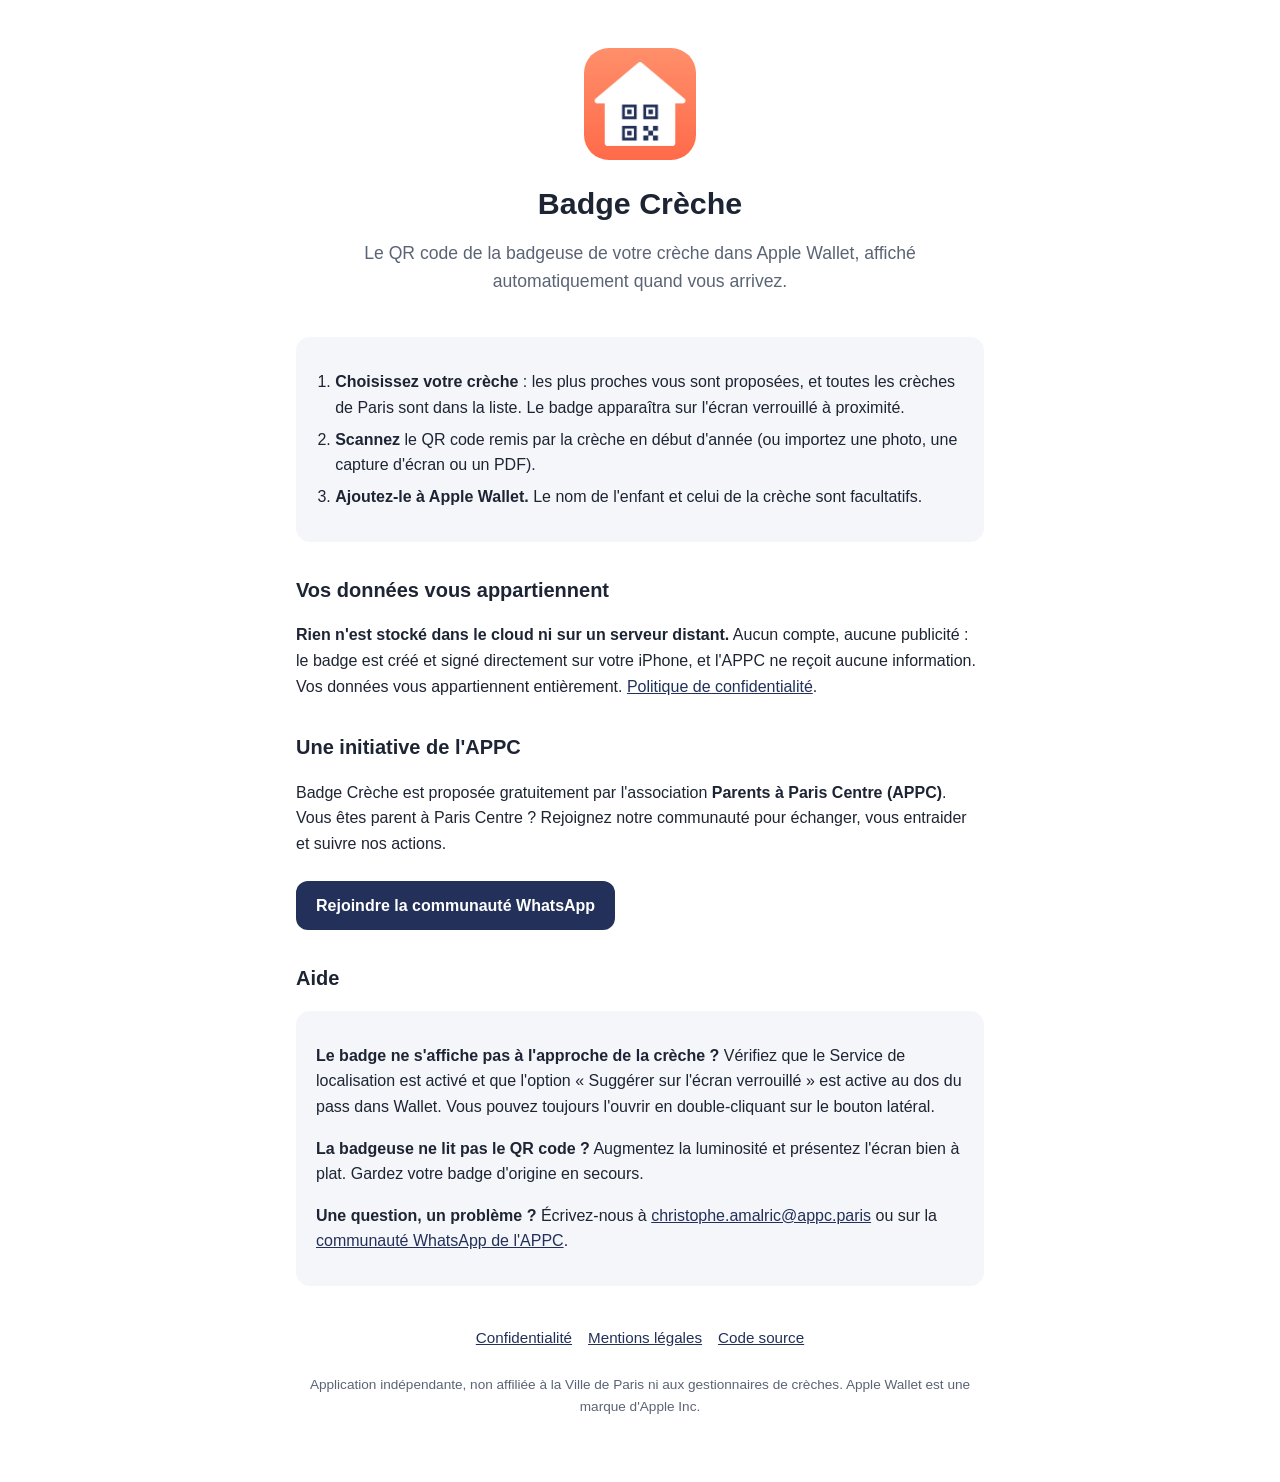
==== docs/index.html @ 82f562e9 "Choix de la crèche par géolocalisation et liste des crèches de Paris - À la création d'un badge, l'a" ====
<!doctype html>
<html lang="fr">
<head>
  <meta charset="utf-8">
  <meta name="viewport" content="width=device-width, initial-scale=1">
  <title>Badge Crèche – APPC</title>
  <meta name="description" content="Le QR code de la badgeuse de votre crèche dans Apple Wallet, affiché automatiquement en arrivant. Une initiative de l'association Parents à Paris Centre (APPC).">
  <link rel="apple-touch-icon" href="apple-touch-icon.png">
  <link rel="icon" href="apple-touch-icon.png">
  <link rel="stylesheet" href="style.css">
</head>
<body>
<main>
  <header class="hero">
    <img src="icon-512.png" alt="Icône Badge Crèche">
    <h1>Badge Crèche</h1>
    <p class="lead">Le QR code de la badgeuse de votre crèche dans Apple Wallet, affiché automatiquement quand vous arrivez.</p>
  </header>

  <div class="card">
    <ol class="steps">
      <li><strong>Choisissez votre crèche</strong> : les plus proches vous sont proposées, et toutes les crèches de Paris sont dans la liste. Le badge apparaîtra sur l'écran verrouillé à proximité.</li>
      <li><strong>Scannez</strong> le QR code remis par la crèche en début d'année (ou importez une photo, une capture d'écran ou un PDF).</li>
      <li><strong>Ajoutez-le à Apple Wallet.</strong> Le nom de l'enfant et celui de la crèche sont facultatifs.</li>
    </ol>
  </div>

  <h2>Vos données vous appartiennent</h2>
  <p><strong>Rien n'est stocké dans le cloud ni sur un serveur distant.</strong> Aucun compte, aucune publicité : le badge est créé et signé directement sur votre iPhone, et l'APPC ne reçoit aucune information. Vos données vous appartiennent entièrement. <a href="confidentialite.html">Politique de confidentialité</a>.</p>

  <h2>Une initiative de l'APPC</h2>
  <p>Badge Crèche est proposée gratuitement par l'association <strong>Parents à Paris Centre (APPC)</strong>. Vous êtes parent à Paris Centre ? Rejoignez notre communauté pour échanger, vous entraider et suivre nos actions.</p>
  <p><a class="button" href="https://chat.whatsapp.com/CiqGioqeO4yA93wTwvFJMW">Rejoindre la communauté WhatsApp</a></p>

  <h2 id="support">Aide</h2>
  <div class="card">
    <p><strong>Le badge ne s'affiche pas à l'approche de la crèche ?</strong> Vérifiez que le Service de localisation est activé et que l'option « Suggérer sur l'écran verrouillé » est active au dos du pass dans Wallet. Vous pouvez toujours l'ouvrir en double-cliquant sur le bouton latéral.</p>
    <p><strong>La badgeuse ne lit pas le QR code ?</strong> Augmentez la luminosité et présentez l'écran bien à plat. Gardez votre badge d'origine en secours.</p>
    <p><strong>Une question, un problème ?</strong> Écrivez-nous à <a href="mailto:christophe.amalric@appc.paris">christophe.amalric@appc.paris</a> ou sur la <a href="https://chat.whatsapp.com/CiqGioqeO4yA93wTwvFJMW">communauté WhatsApp de l'APPC</a>.</p>
  </div>

  <nav class="links">
    <a href="confidentialite.html">Confidentialité</a>
    <a href="mentions-legales.html">Mentions légales</a>
    <a href="https://github.com/tikris/appc-badgeuse">Code source</a>
  </nav>
  <footer>Application indépendante, non affiliée à la Ville de Paris ni aux gestionnaires de crèches. Apple Wallet est une marque d'Apple Inc.</footer>
</main>
</body>
</html>
---- docs/style.css ----
:root {
  --coral: #ff7a59;
  --navy: #22305a;
  --text: #1d2433;
  --muted: #5b6475;
  --bg: #ffffff;
  --card: #f5f6fa;
  --link: #22305a;
}
@media (prefers-color-scheme: dark) {
  :root {
    --text: #eef0f6;
    --muted: #a9b0c0;
    --bg: #121620;
    --card: #1c2230;
    --link: #ff9a7f;
  }
}
* { box-sizing: border-box; }
body {
  margin: 0;
  font-family: -apple-system, BlinkMacSystemFont, "Segoe UI", Roboto, sans-serif;
  line-height: 1.6;
  color: var(--text);
  background: var(--bg);
}
main { max-width: 720px; margin: 0 auto; padding: 32px 16px 64px; }
header.hero { text-align: center; padding: 16px 0 8px; }
header.hero img { width: 112px; height: 112px; border-radius: 25px; }
h1 { font-size: 1.9rem; line-height: 1.25; margin: 16px 0 8px; }
h2 { font-size: 1.25rem; margin-top: 2rem; }
p.lead { font-size: 1.1rem; color: var(--muted); }
a { color: var(--link); }
.card { background: var(--card); border-radius: 14px; padding: 16px 20px; margin: 16px 0; }
.steps { padding-left: 1.2rem; }
.steps li { margin: 0.4rem 0; }
.button {
  display: inline-block; margin-top: 8px; padding: 12px 20px; border-radius: 12px;
  background: var(--navy); color: #fff; text-decoration: none; font-weight: 600;
}
@media (prefers-color-scheme: dark) { .button { background: var(--coral); color: #121620; } }
.todo { background: #fff3cd; color: #664d03; padding: 0 4px; border-radius: 4px; }
nav.links { display: flex; flex-wrap: wrap; gap: 16px; justify-content: center; margin-top: 40px; font-size: 0.95rem; }
footer { text-align: center; color: var(--muted); font-size: 0.85rem; margin-top: 24px; }
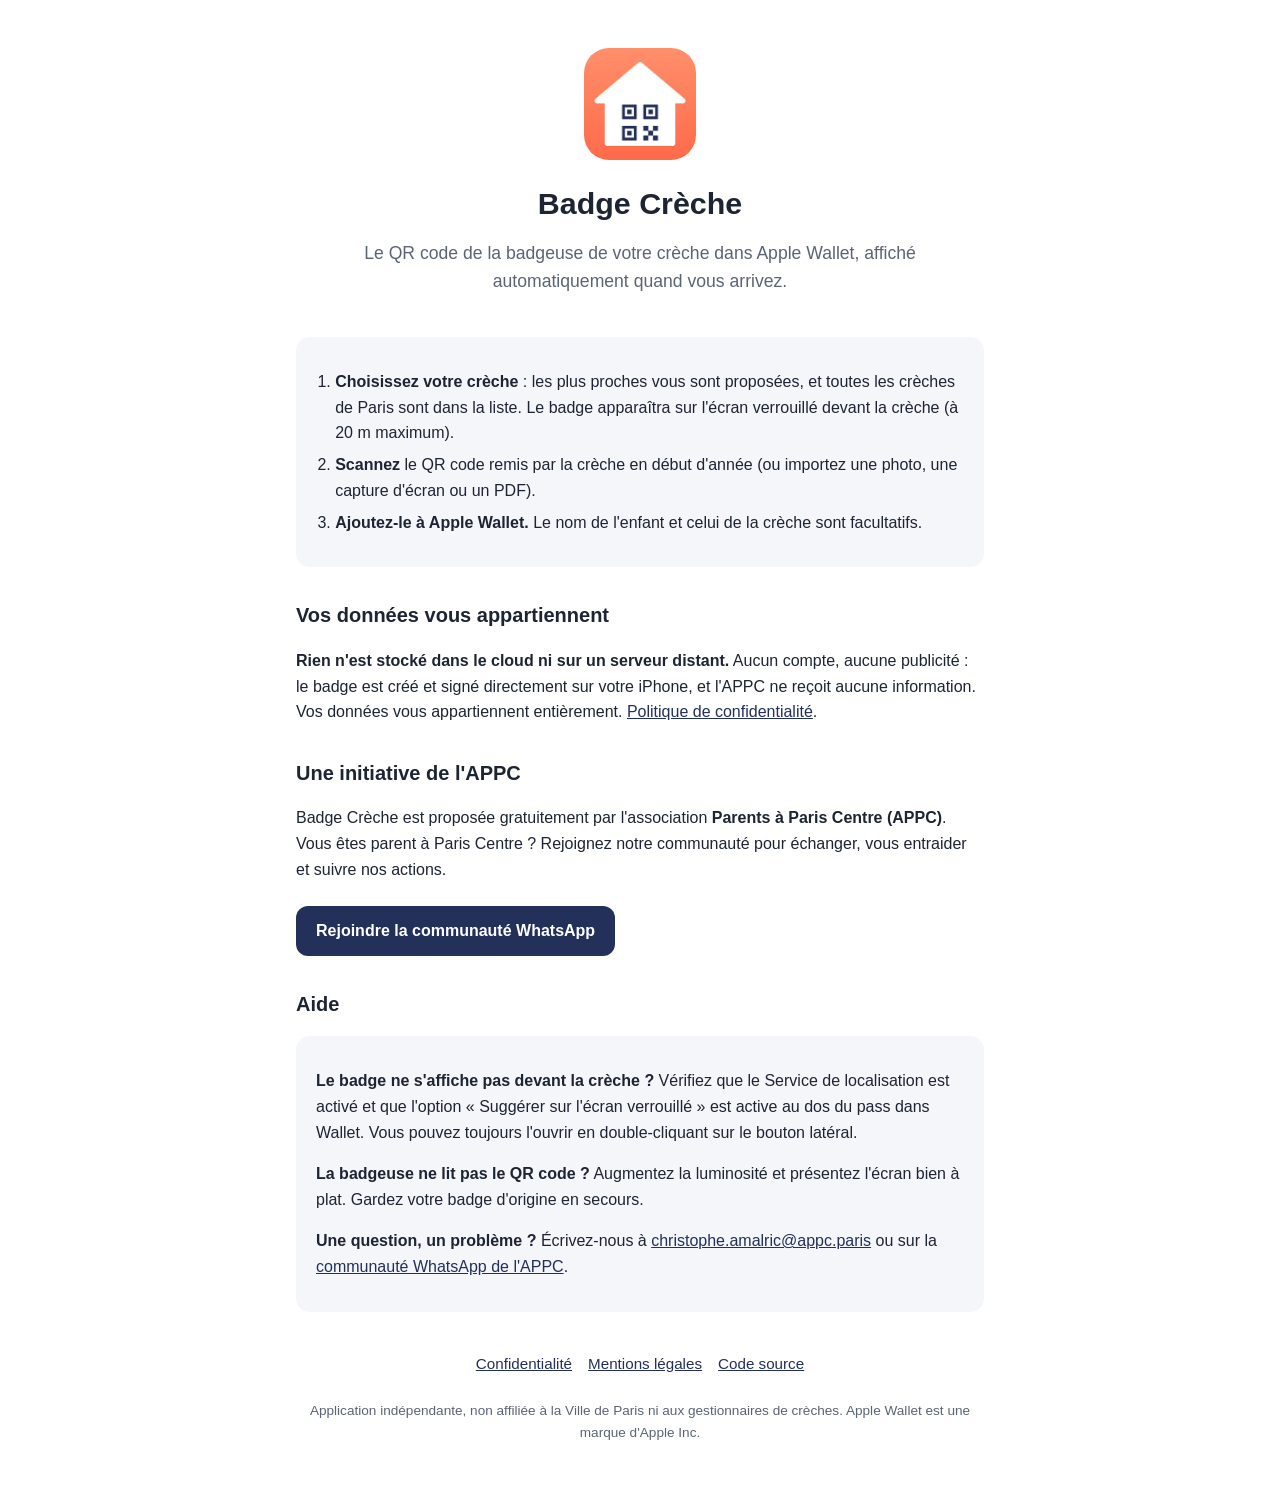
==== commit 6b273916: "Badge proposé sur l'écran verrouillé à 20 m maximum de la crèche - pass.json : maxDistance = 20 (Pas" ====
--- a/docs/index.html
+++ b/docs/index.html
@@ -19,7 +19,7 @@
 
   <div class="card">
     <ol class="steps">
-      <li><strong>Choisissez votre crèche</strong> : les plus proches vous sont proposées, et toutes les crèches de Paris sont dans la liste. Le badge apparaîtra sur l'écran verrouillé à proximité.</li>
+      <li><strong>Choisissez votre crèche</strong> : les plus proches vous sont proposées, et toutes les crèches de Paris sont dans la liste. Le badge apparaîtra sur l'écran verrouillé devant la crèche (à 20 m maximum).</li>
       <li><strong>Scannez</strong> le QR code remis par la crèche en début d'année (ou importez une photo, une capture d'écran ou un PDF).</li>
       <li><strong>Ajoutez-le à Apple Wallet.</strong> Le nom de l'enfant et celui de la crèche sont facultatifs.</li>
     </ol>
@@ -34,7 +34,7 @@
 
   <h2 id="support">Aide</h2>
   <div class="card">
-    <p><strong>Le badge ne s'affiche pas à l'approche de la crèche ?</strong> Vérifiez que le Service de localisation est activé et que l'option « Suggérer sur l'écran verrouillé » est active au dos du pass dans Wallet. Vous pouvez toujours l'ouvrir en double-cliquant sur le bouton latéral.</p>
+    <p><strong>Le badge ne s'affiche pas devant la crèche ?</strong> Vérifiez que le Service de localisation est activé et que l'option « Suggérer sur l'écran verrouillé » est active au dos du pass dans Wallet. Vous pouvez toujours l'ouvrir en double-cliquant sur le bouton latéral.</p>
     <p><strong>La badgeuse ne lit pas le QR code ?</strong> Augmentez la luminosité et présentez l'écran bien à plat. Gardez votre badge d'origine en secours.</p>
     <p><strong>Une question, un problème ?</strong> Écrivez-nous à <a href="mailto:christophe.amalric@appc.paris">christophe.amalric@appc.paris</a> ou sur la <a href="https://chat.whatsapp.com/CiqGioqeO4yA93wTwvFJMW">communauté WhatsApp de l'APPC</a>.</p>
   </div>
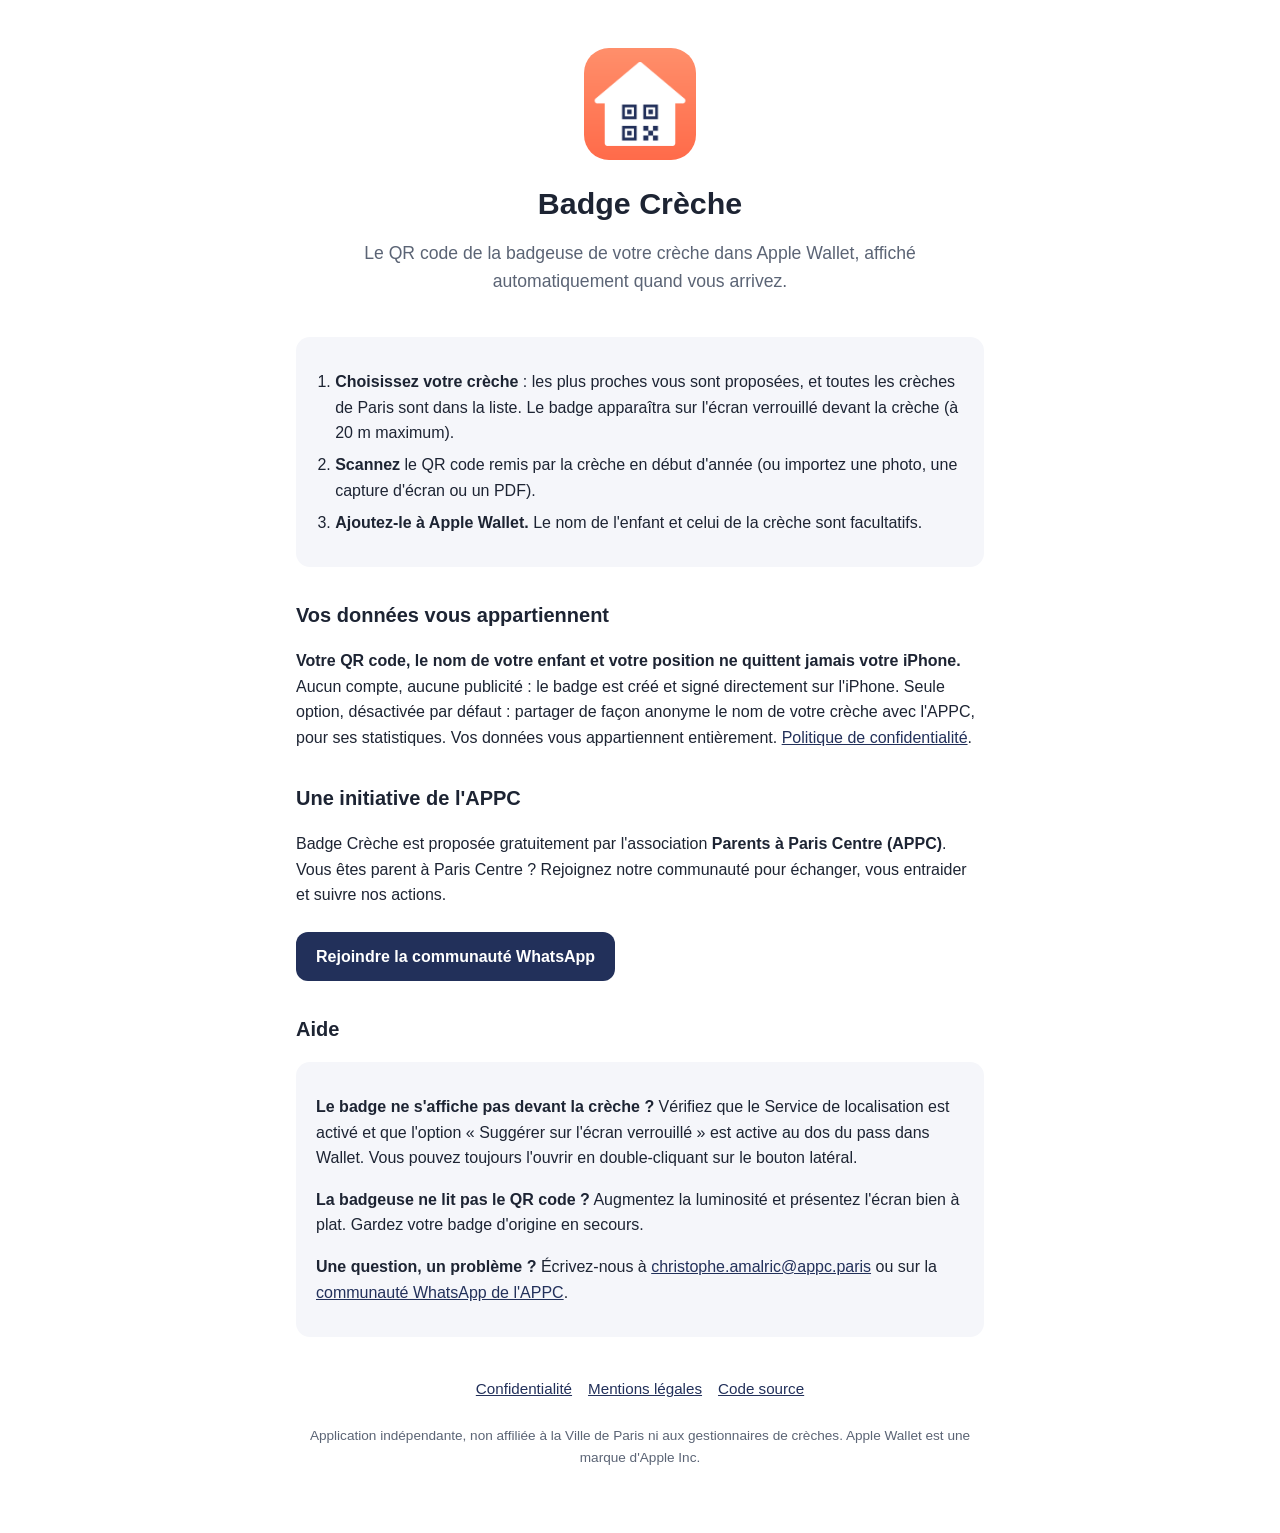
==== commit 6b01a825: "Statistiques facultatives des crèches choisies (Matomo auto-hébergé, opt-in) - Option « Partager le " ====
--- a/docs/index.html
+++ b/docs/index.html
@@ -26,7 +26,7 @@
   </div>
 
   <h2>Vos données vous appartiennent</h2>
-  <p><strong>Rien n'est stocké dans le cloud ni sur un serveur distant.</strong> Aucun compte, aucune publicité : le badge est créé et signé directement sur votre iPhone, et l'APPC ne reçoit aucune information. Vos données vous appartiennent entièrement. <a href="confidentialite.html">Politique de confidentialité</a>.</p>
+  <p><strong>Votre QR code, le nom de votre enfant et votre position ne quittent jamais votre iPhone.</strong> Aucun compte, aucune publicité : le badge est créé et signé directement sur l'iPhone. Seule option, désactivée par défaut : partager de façon anonyme le nom de votre crèche avec l'APPC, pour ses statistiques. Vos données vous appartiennent entièrement. <a href="confidentialite.html">Politique de confidentialité</a>.</p>
 
   <h2>Une initiative de l'APPC</h2>
   <p>Badge Crèche est proposée gratuitement par l'association <strong>Parents à Paris Centre (APPC)</strong>. Vous êtes parent à Paris Centre ? Rejoignez notre communauté pour échanger, vous entraider et suivre nos actions.</p>
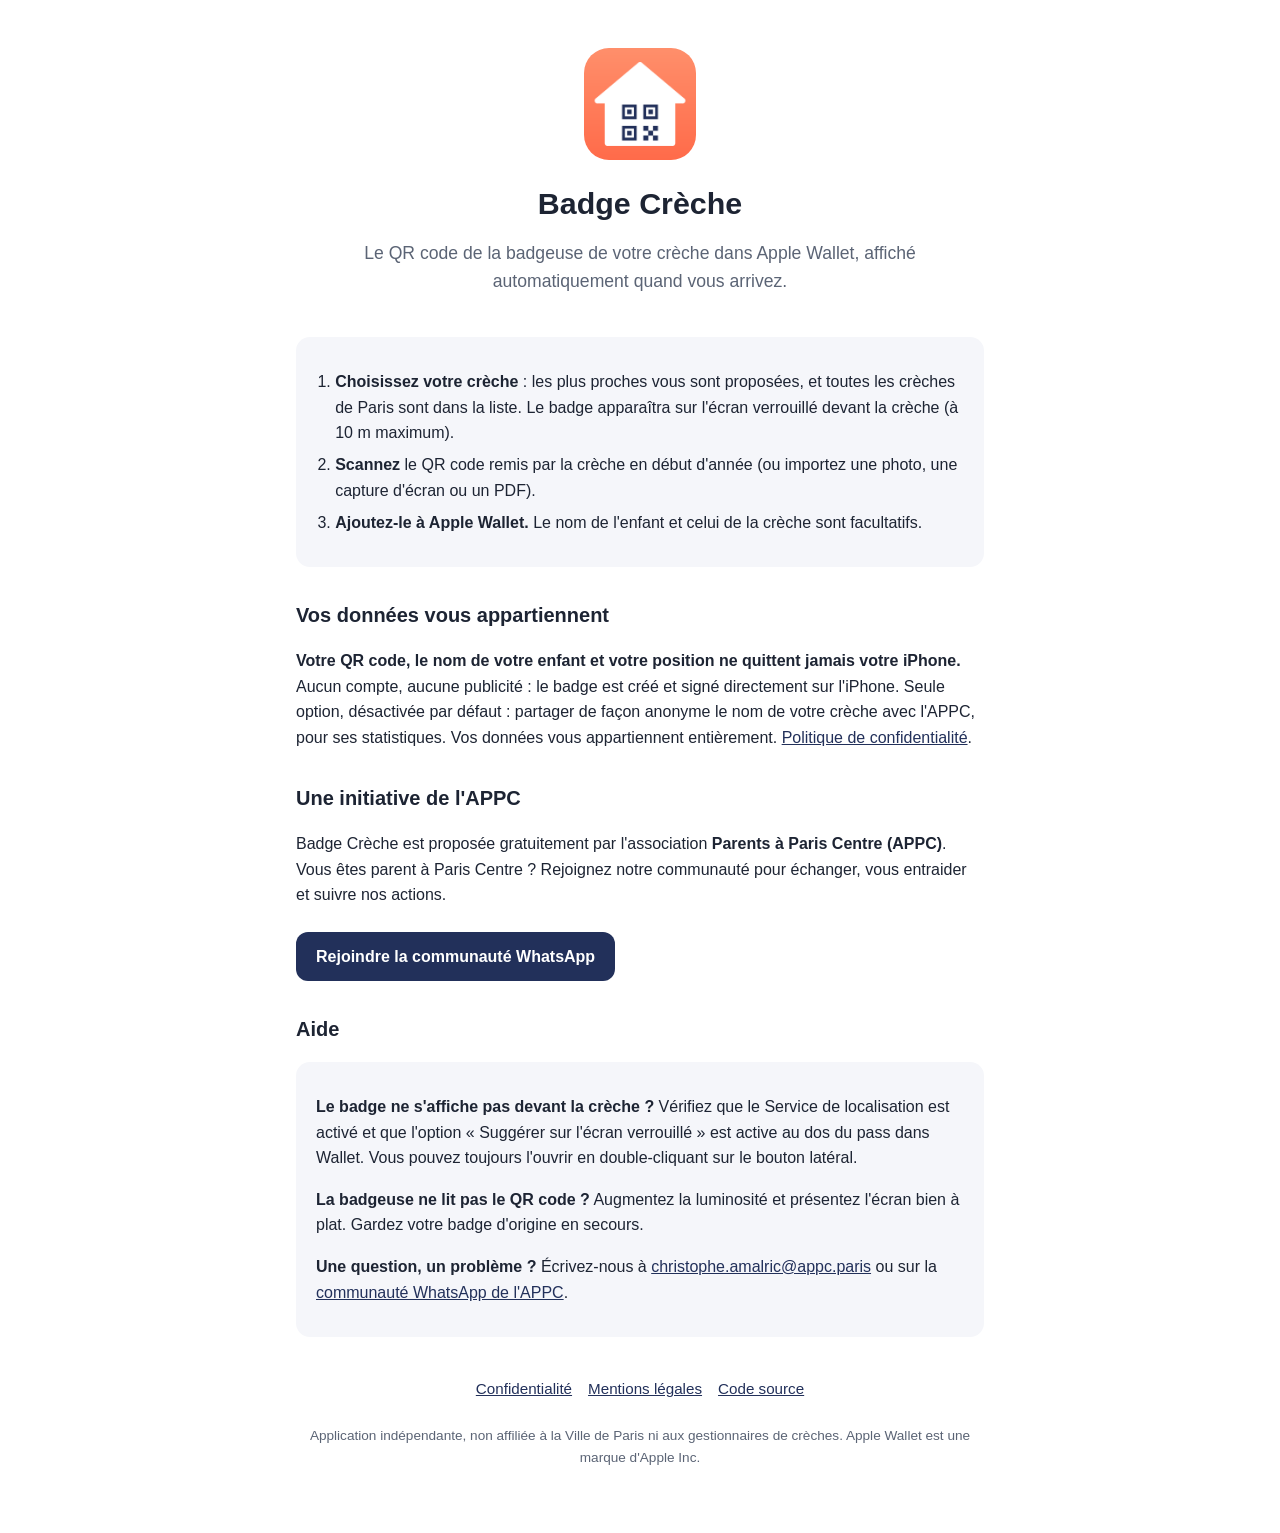
==== commit cd3da9e6: "Badge proposé sur l'écran verrouillé à 10 m maximum ; build 5 - pass.json : maxDistance = 10 (testé)" ====
--- a/docs/index.html
+++ b/docs/index.html
@@ -19,7 +19,7 @@
 
   <div class="card">
     <ol class="steps">
-      <li><strong>Choisissez votre crèche</strong> : les plus proches vous sont proposées, et toutes les crèches de Paris sont dans la liste. Le badge apparaîtra sur l'écran verrouillé devant la crèche (à 20 m maximum).</li>
+      <li><strong>Choisissez votre crèche</strong> : les plus proches vous sont proposées, et toutes les crèches de Paris sont dans la liste. Le badge apparaîtra sur l'écran verrouillé devant la crèche (à 10 m maximum).</li>
       <li><strong>Scannez</strong> le QR code remis par la crèche en début d'année (ou importez une photo, une capture d'écran ou un PDF).</li>
       <li><strong>Ajoutez-le à Apple Wallet.</strong> Le nom de l'enfant et celui de la crèche sont facultatifs.</li>
     </ol>
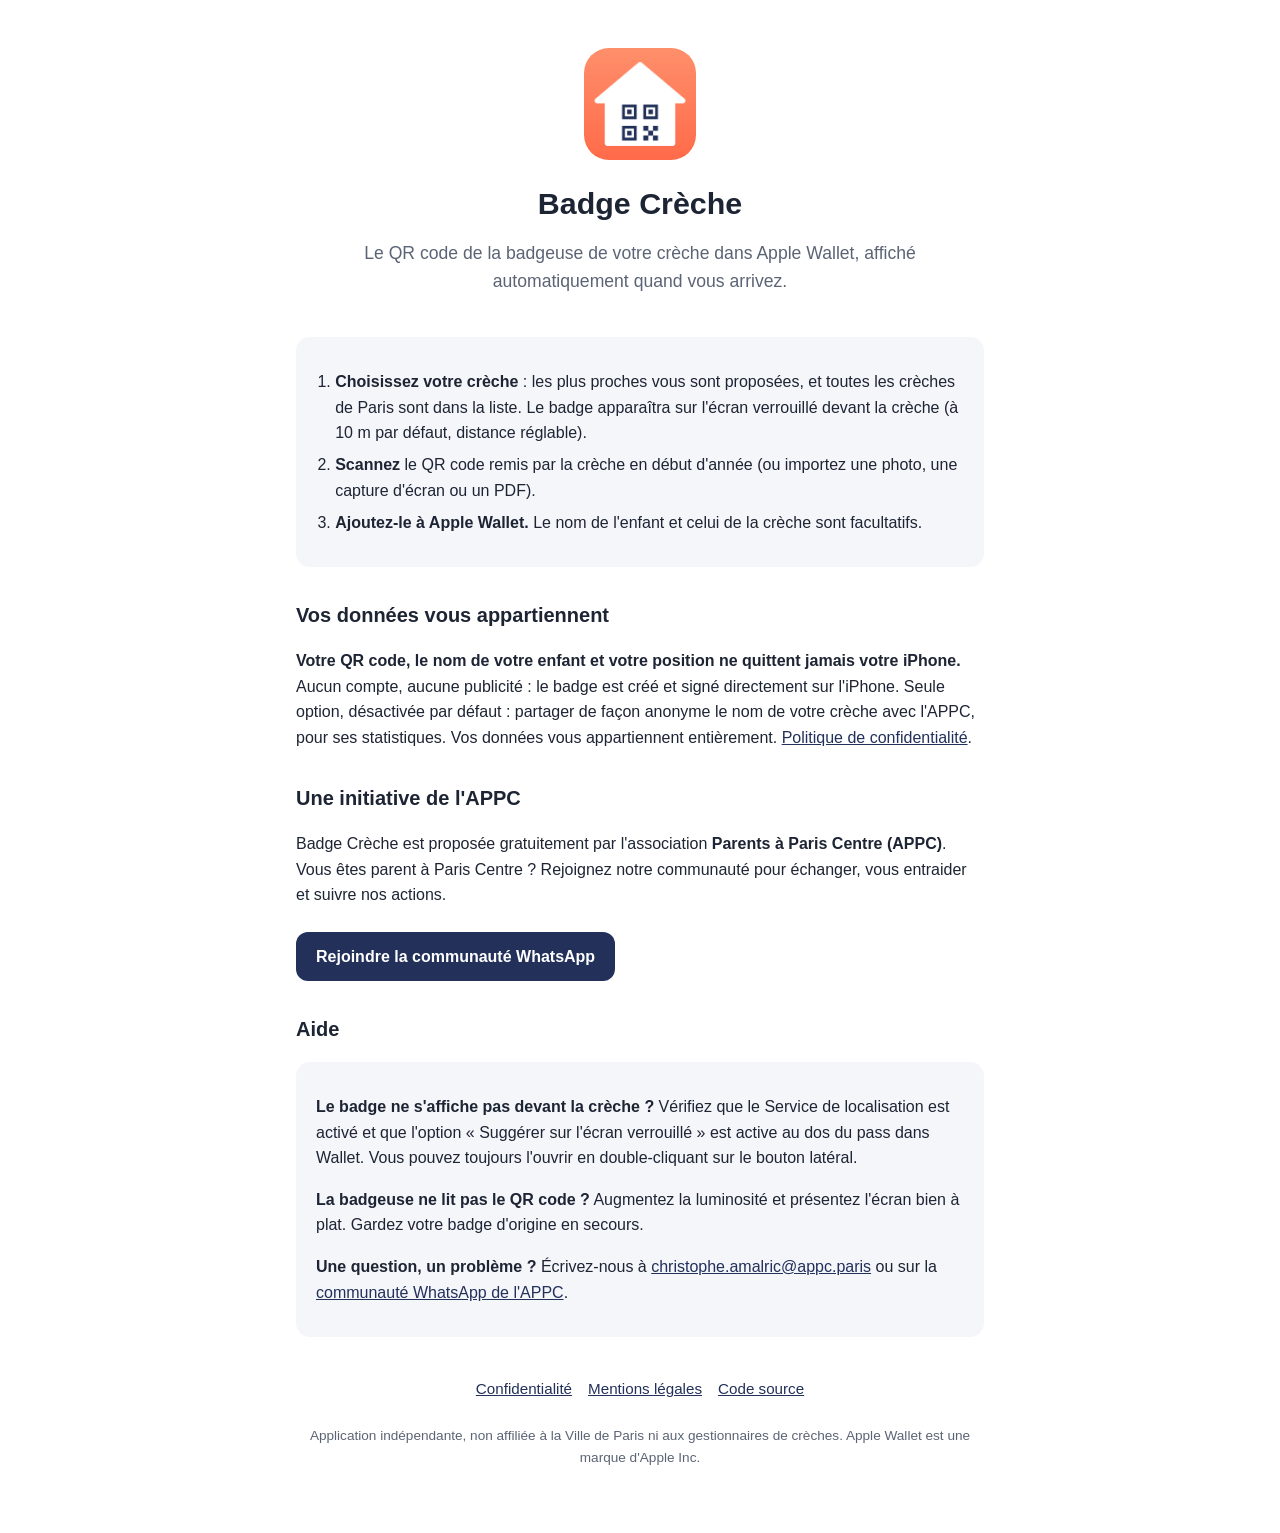
==== commit ede39a4a: "Écran verrouillé réglable : distance (10, 25, 50 m ou jamais) et entrée placée sur la carte - BadgeD" ====
--- a/docs/index.html
+++ b/docs/index.html
@@ -19,7 +19,7 @@
 
   <div class="card">
     <ol class="steps">
-      <li><strong>Choisissez votre crèche</strong> : les plus proches vous sont proposées, et toutes les crèches de Paris sont dans la liste. Le badge apparaîtra sur l'écran verrouillé devant la crèche (à 10 m maximum).</li>
+      <li><strong>Choisissez votre crèche</strong> : les plus proches vous sont proposées, et toutes les crèches de Paris sont dans la liste. Le badge apparaîtra sur l'écran verrouillé devant la crèche (à 10 m par défaut, distance réglable).</li>
       <li><strong>Scannez</strong> le QR code remis par la crèche en début d'année (ou importez une photo, une capture d'écran ou un PDF).</li>
       <li><strong>Ajoutez-le à Apple Wallet.</strong> Le nom de l'enfant et celui de la crèche sont facultatifs.</li>
     </ol>
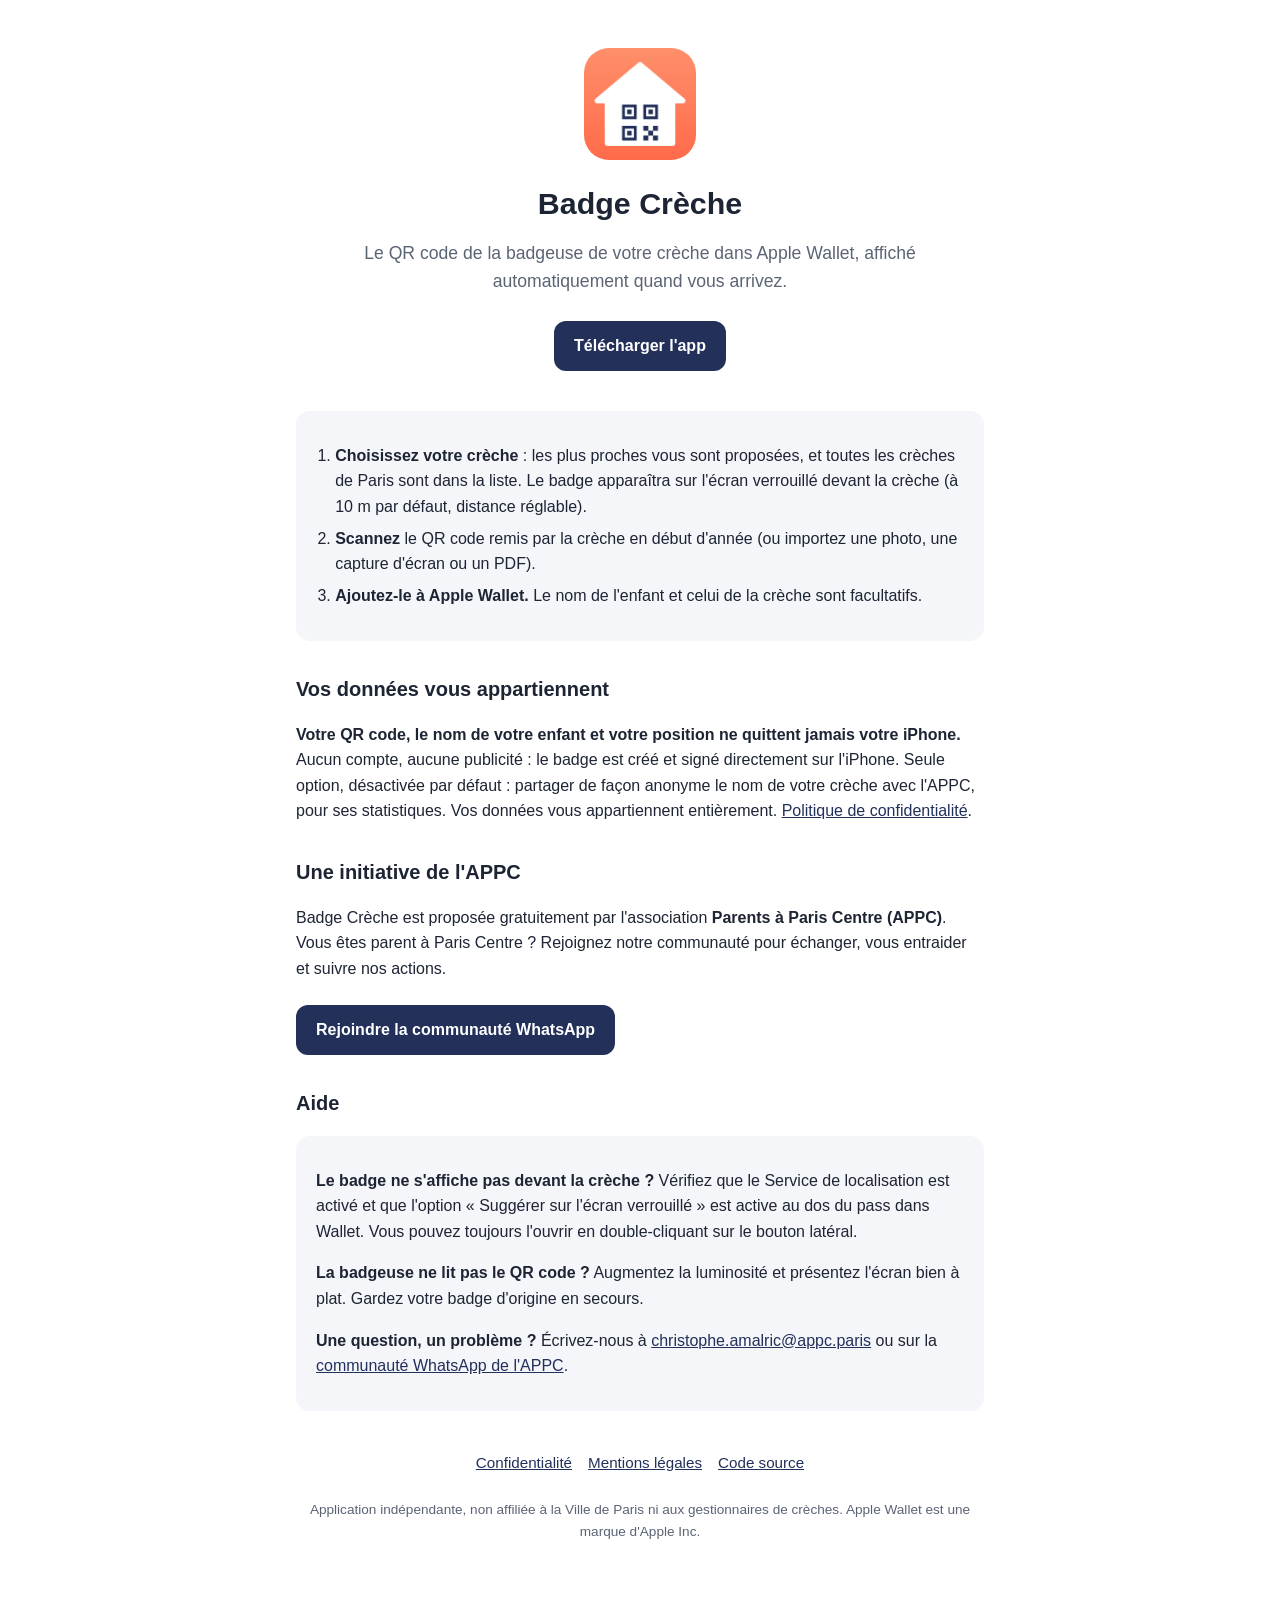
==== commit 3019fc19: "Prospectus A4 pour les crèches et page de téléchargement docs/app/ Le prospectus (PDF, aperçu et sou" ====
--- a/docs/index.html
+++ b/docs/index.html
@@ -15,6 +15,7 @@
     <img src="icon-512.png" alt="Icône Badge Crèche">
     <h1>Badge Crèche</h1>
     <p class="lead">Le QR code de la badgeuse de votre crèche dans Apple Wallet, affiché automatiquement quand vous arrivez.</p>
+    <p><a class="button" href="app/">Télécharger l'app</a></p>
   </header>
 
   <div class="card">
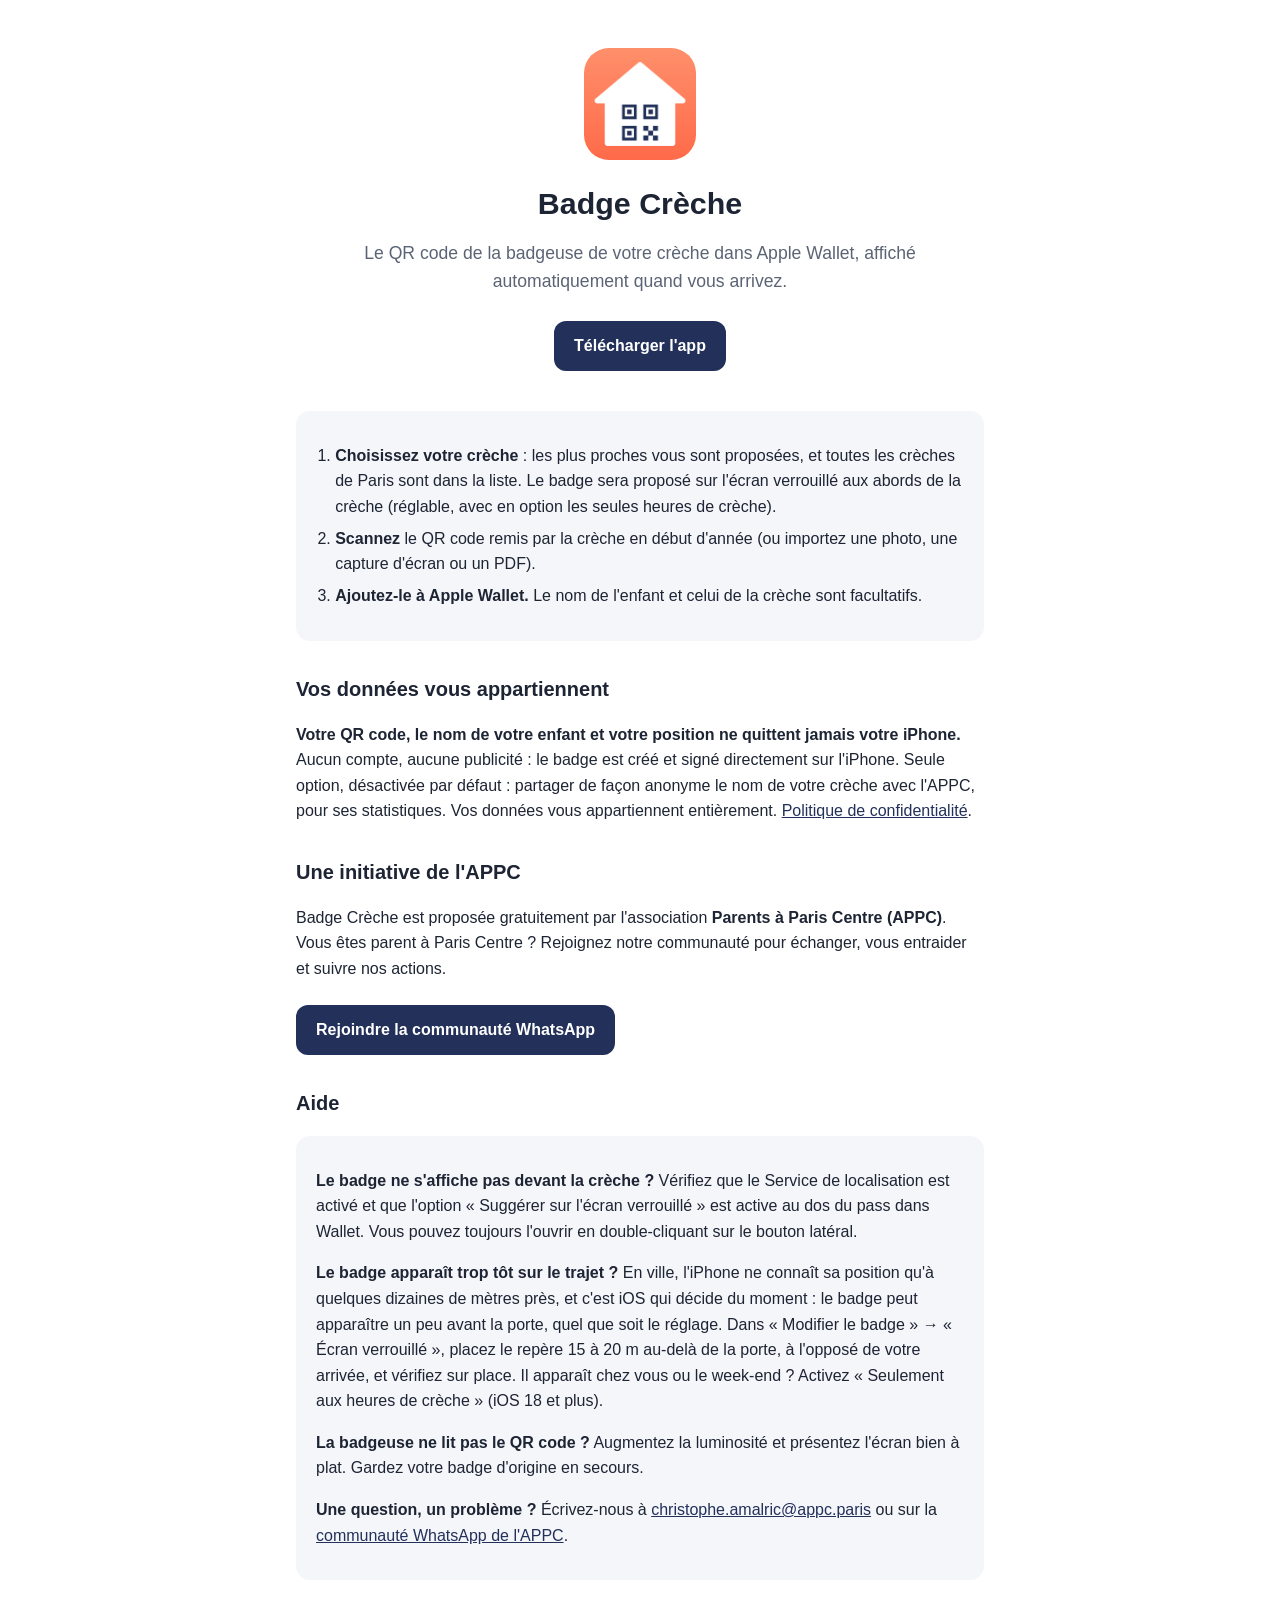
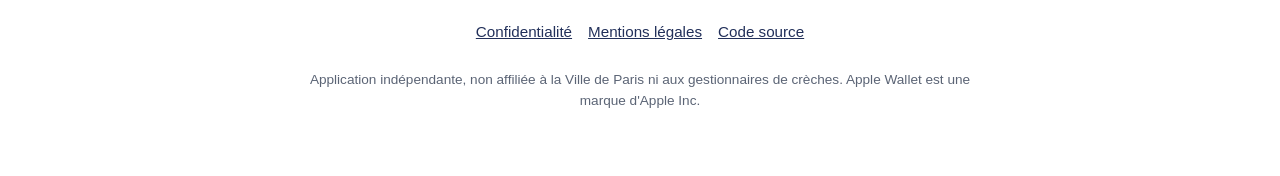
==== commit ab305a67: "Écran verrouillé : textes fidèles au comportement d'iOS et option « heures de crèche » iOS ajoute au" ====
--- a/docs/index.html
+++ b/docs/index.html
@@ -20,7 +20,7 @@
 
   <div class="card">
     <ol class="steps">
-      <li><strong>Choisissez votre crèche</strong> : les plus proches vous sont proposées, et toutes les crèches de Paris sont dans la liste. Le badge apparaîtra sur l'écran verrouillé devant la crèche (à 10 m par défaut, distance réglable).</li>
+      <li><strong>Choisissez votre crèche</strong> : les plus proches vous sont proposées, et toutes les crèches de Paris sont dans la liste. Le badge sera proposé sur l'écran verrouillé aux abords de la crèche (réglable, avec en option les seules heures de crèche).</li>
       <li><strong>Scannez</strong> le QR code remis par la crèche en début d'année (ou importez une photo, une capture d'écran ou un PDF).</li>
       <li><strong>Ajoutez-le à Apple Wallet.</strong> Le nom de l'enfant et celui de la crèche sont facultatifs.</li>
     </ol>
@@ -36,6 +36,7 @@
   <h2 id="support">Aide</h2>
   <div class="card">
     <p><strong>Le badge ne s'affiche pas devant la crèche ?</strong> Vérifiez que le Service de localisation est activé et que l'option « Suggérer sur l'écran verrouillé » est active au dos du pass dans Wallet. Vous pouvez toujours l'ouvrir en double-cliquant sur le bouton latéral.</p>
+    <p><strong>Le badge apparaît trop tôt sur le trajet ?</strong> En ville, l'iPhone ne connaît sa position qu'à quelques dizaines de mètres près, et c'est iOS qui décide du moment : le badge peut apparaître un peu avant la porte, quel que soit le réglage. Dans « Modifier le badge » → « Écran verrouillé », placez le repère 15 à 20 m au-delà de la porte, à l'opposé de votre arrivée, et vérifiez sur place. Il apparaît chez vous ou le week-end ? Activez « Seulement aux heures de crèche » (iOS 18 et plus).</p>
     <p><strong>La badgeuse ne lit pas le QR code ?</strong> Augmentez la luminosité et présentez l'écran bien à plat. Gardez votre badge d'origine en secours.</p>
     <p><strong>Une question, un problème ?</strong> Écrivez-nous à <a href="mailto:christophe.amalric@appc.paris">christophe.amalric@appc.paris</a> ou sur la <a href="https://chat.whatsapp.com/CiqGioqeO4yA93wTwvFJMW">communauté WhatsApp de l'APPC</a>.</p>
   </div>
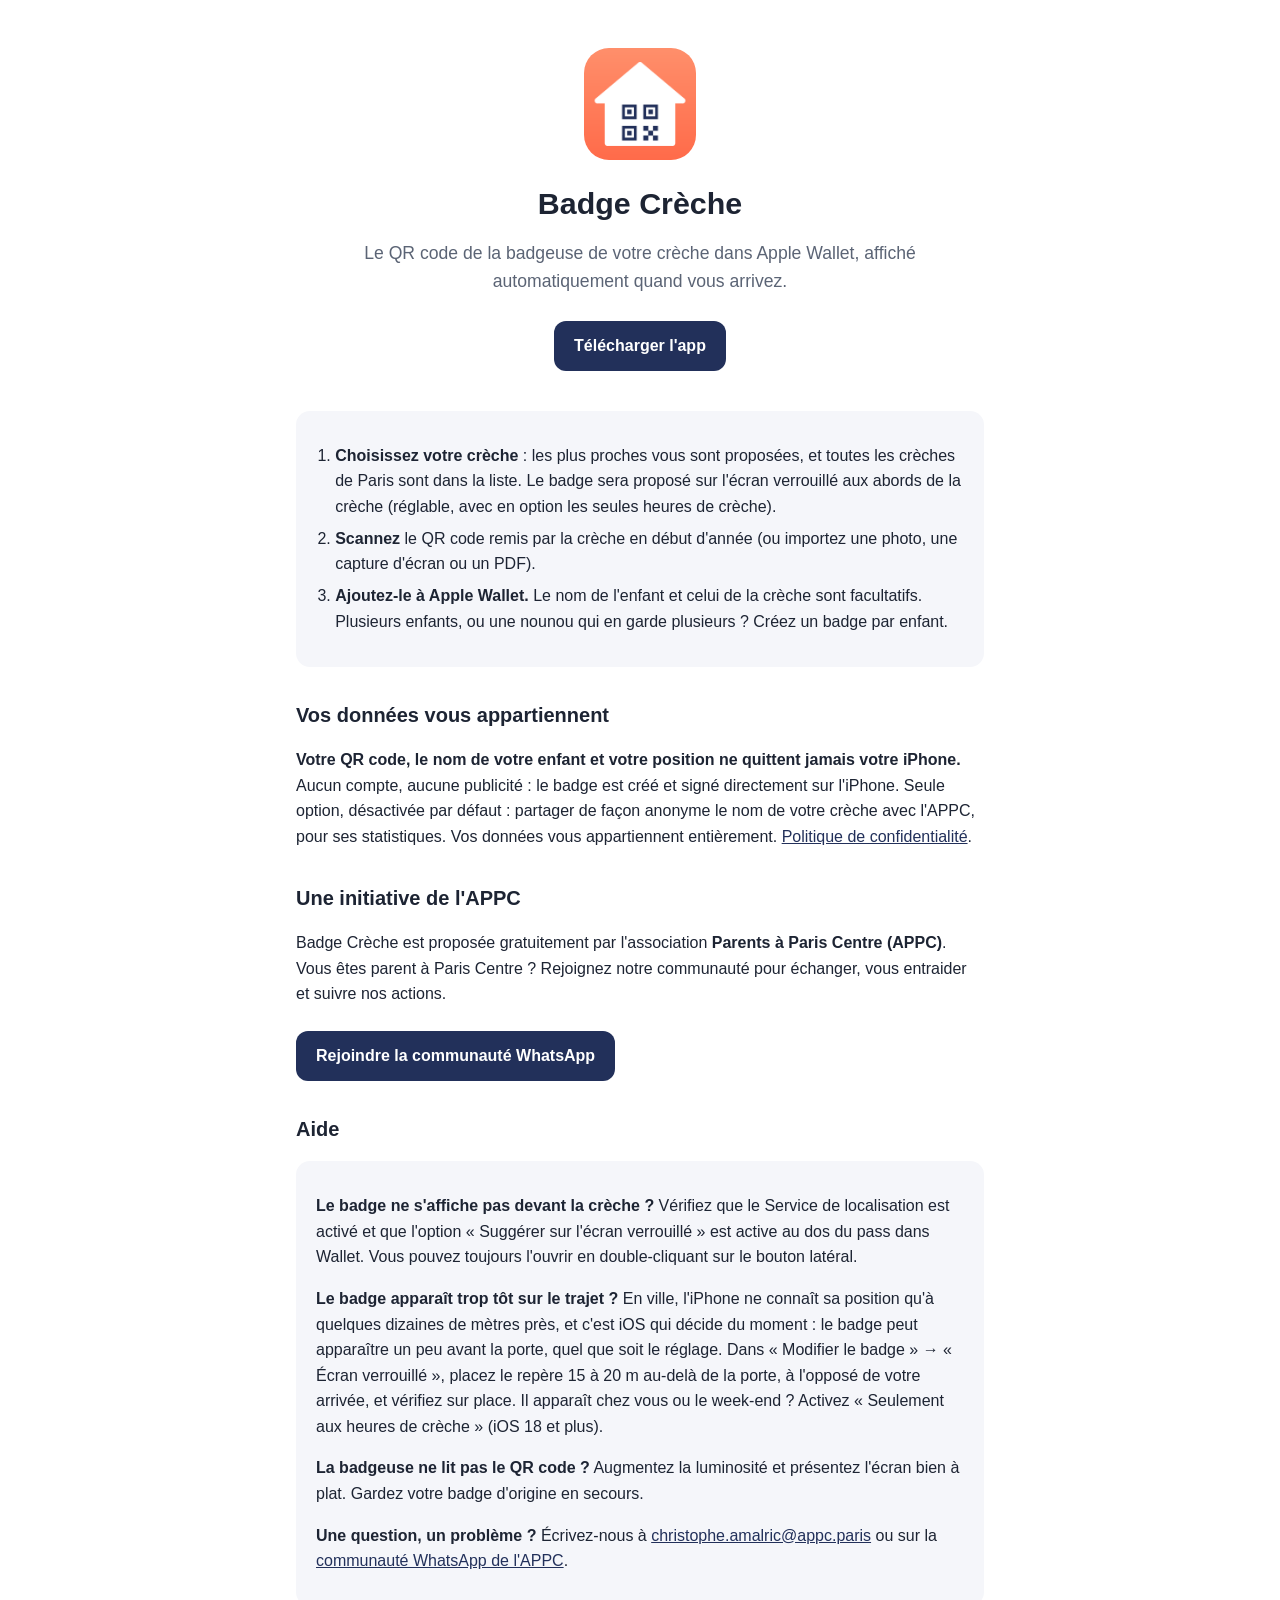
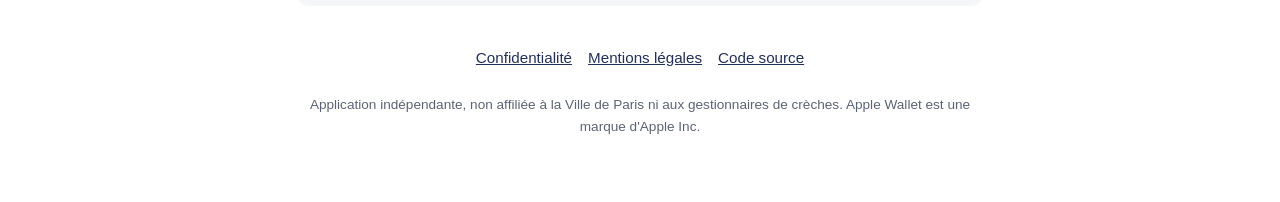
==== commit 2927aa92: "Plusieurs badges : un par enfant (familles, nounous) Une nounou, ou une famille avec plusieurs enfan" ====
--- a/docs/index.html
+++ b/docs/index.html
@@ -22,7 +22,7 @@
     <ol class="steps">
       <li><strong>Choisissez votre crèche</strong> : les plus proches vous sont proposées, et toutes les crèches de Paris sont dans la liste. Le badge sera proposé sur l'écran verrouillé aux abords de la crèche (réglable, avec en option les seules heures de crèche).</li>
       <li><strong>Scannez</strong> le QR code remis par la crèche en début d'année (ou importez une photo, une capture d'écran ou un PDF).</li>
-      <li><strong>Ajoutez-le à Apple Wallet.</strong> Le nom de l'enfant et celui de la crèche sont facultatifs.</li>
+      <li><strong>Ajoutez-le à Apple Wallet.</strong> Le nom de l'enfant et celui de la crèche sont facultatifs. Plusieurs enfants, ou une nounou qui en garde plusieurs ? Créez un badge par enfant.</li>
     </ol>
   </div>
 
